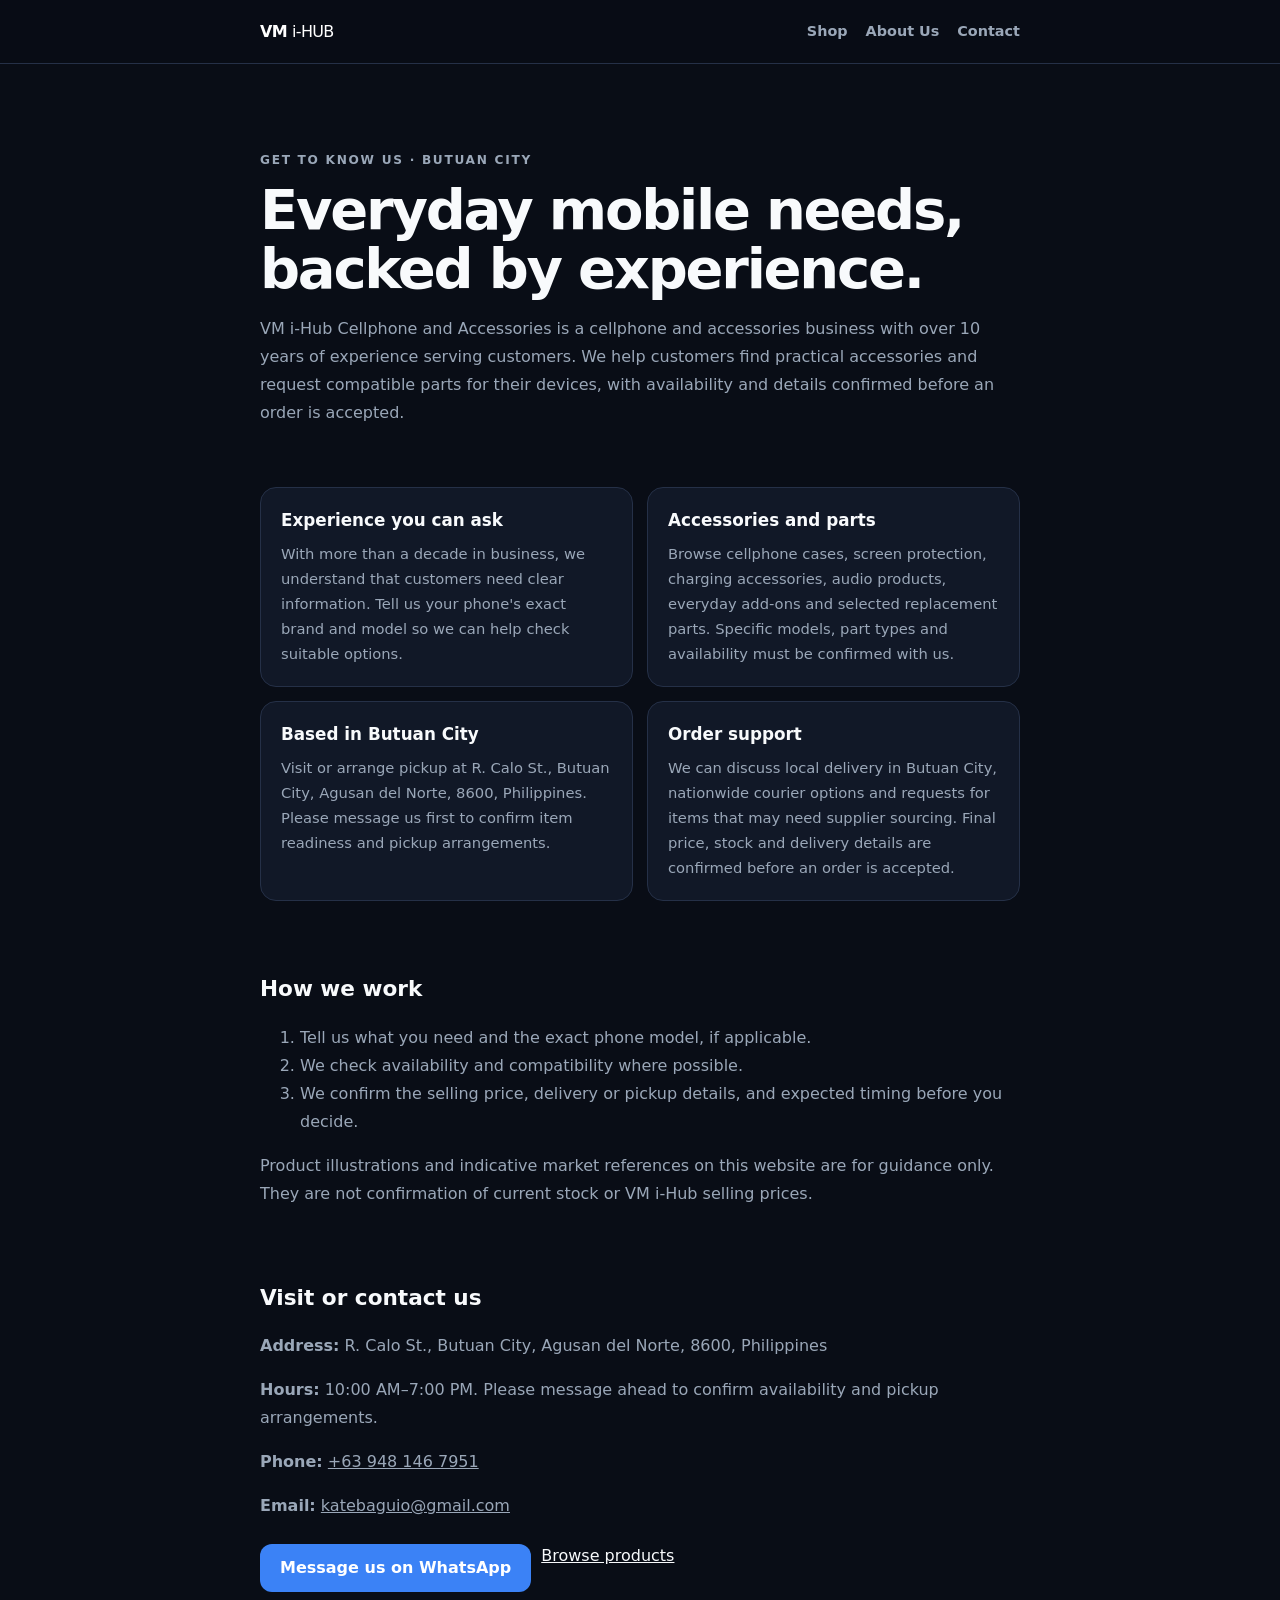
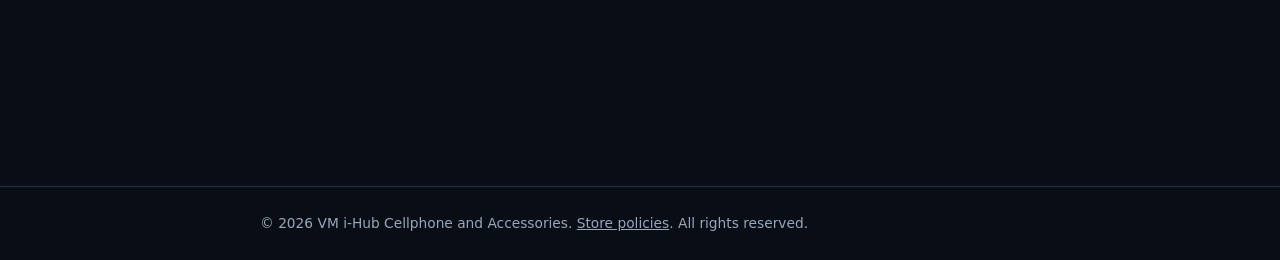
==== about.html @ 7ee70fe2 "Create About Us page for VM i-Hub storefront" ====
<!doctype html>
<html lang="en">
<head>
  <meta charset="utf-8">
  <meta name="viewport" content="width=device-width, initial-scale=1">
  <meta name="description" content="Learn about VM i-Hub Cellphone and Accessories, a cellphone and accessories business serving customers for over 10 years in Butuan City, Philippines.">
  <meta name="theme-color" content="#090d16">
  <meta name="robots" content="index,follow">
  <link rel="canonical" href="https://vmhub.top/about.html">
  <meta property="og:type" content="website">
  <meta property="og:site_name" content="VM i-Hub Cellphone and Accessories">
  <meta property="og:title" content="About Us — VM i-Hub Cellphone and Accessories">
  <meta property="og:description" content="Serving customers for over 10 years with cellphone accessories, compatibility guidance and helpful order support in Butuan City.">
  <meta property="og:url" content="https://vmhub.top/about.html">
  <meta name="twitter:card" content="summary">
  <link rel="icon" type="image/svg+xml" href="/favicon.svg">
  <link rel="shortcut icon" href="/favicon.svg">
  <title>About Us — VM i-Hub Cellphone and Accessories</title>
  <link rel="stylesheet" href="./style.css">
  <style>
    .about-hero{padding:42px 0 24px;max-width:820px}
    .about-hero h1{font-size:clamp(2.2rem,6vw,3.5rem);line-height:1.05;letter-spacing:-.04em;margin:8px 0 16px}
    .about-hero p,.about-section p,.about-section li{color:var(--vm-muted);line-height:1.75}
    .about-grid{display:grid;grid-template-columns:repeat(2,minmax(0,1fr));gap:14px;margin:20px 0 34px}
    .about-card{padding:20px;border:1px solid var(--vm-border);border-radius:16px;background:var(--vm-surface)}
    .about-card h2{font-size:1.05rem;margin:0 0 8px}
    .about-card p{margin:0;color:var(--vm-muted);line-height:1.7;font-size:.92rem}
    .about-section{max-width:820px;padding:20px 0}
    .about-section h2{font-size:1.35rem}
    .about-actions{display:flex;gap:10px;flex-wrap:wrap;margin:24px 0 40px}
    .skip-link{position:absolute;left:-9999px;top:auto}.skip-link:focus{left:12px;top:12px;z-index:1000;padding:10px 14px;background:#fff;color:#111;border-radius:8px}
    @media(max-width:640px){.about-grid{grid-template-columns:1fr}}
  </style>
</head>
<body>
  <a class="skip-link" href="#main-content">Skip to content</a>
  <header class="site-header">
    <a class="brand" href="./" aria-label="VM i-Hub home">VM <span>i-HUB</span></a>
    <nav aria-label="Primary navigation"><a href="./">Shop</a><a href="./about.html" aria-current="page">About Us</a><a href="./#contact">Contact</a></nav>
  </header>
  <main class="container page" id="main-content">
    <section class="about-hero">
      <p class="eyebrow">GET TO KNOW US · BUTUAN CITY</p>
      <h1>Everyday mobile needs, backed by experience.</h1>
      <p>VM i-Hub Cellphone and Accessories is a cellphone and accessories business with over 10 years of experience serving customers. We help customers find practical accessories and request compatible parts for their devices, with availability and details confirmed before an order is accepted.</p>
    </section>
    <section class="about-grid" aria-label="About VM i-Hub">
      <article class="about-card">
        <h2>Experience you can ask</h2>
        <p>With more than a decade in business, we understand that customers need clear information. Tell us your phone's exact brand and model so we can help check suitable options.</p>
      </article>
      <article class="about-card">
        <h2>Accessories and parts</h2>
        <p>Browse cellphone cases, screen protection, charging accessories, audio products, everyday add-ons and selected replacement parts. Specific models, part types and availability must be confirmed with us.</p>
      </article>
      <article class="about-card">
        <h2>Based in Butuan City</h2>
        <p>Visit or arrange pickup at R. Calo St., Butuan City, Agusan del Norte, 8600, Philippines. Please message us first to confirm item readiness and pickup arrangements.</p>
      </article>
      <article class="about-card">
        <h2>Order support</h2>
        <p>We can discuss local delivery in Butuan City, nationwide courier options and requests for items that may need supplier sourcing. Final price, stock and delivery details are confirmed before an order is accepted.</p>
      </article>
    </section>
    <section class="about-section">
      <h2>How we work</h2>
      <ol>
        <li>Tell us what you need and the exact phone model, if applicable.</li>
        <li>We check availability and compatibility where possible.</li>
        <li>We confirm the selling price, delivery or pickup details, and expected timing before you decide.</li>
      </ol>
      <p>Product illustrations and indicative market references on this website are for guidance only. They are not confirmation of current stock or VM i-Hub selling prices.</p>
    </section>
    <section class="about-section">
      <h2>Visit or contact us</h2>
      <p><strong>Address:</strong> R. Calo St., Butuan City, Agusan del Norte, 8600, Philippines</p>
      <p><strong>Hours:</strong> 10:00 AM–7:00 PM. Please message ahead to confirm availability and pickup arrangements.</p>
      <p><strong>Phone:</strong> <a href="tel:+639481467951">+63 948 146 7951</a></p>
      <p><strong>Email:</strong> <a href="mailto:katebaguio@gmail.com">katebaguio@gmail.com</a></p>
      <div class="about-actions">
        <a class="button" href="https://wa.me/639481467951?text=Hello%20VM%20i-Hub%2C%20I%27d%20like%20to%20ask%20about%20your%20products.">Message us on WhatsApp</a>
        <a class="button-outline" href="./#catalog">Browse products</a>
      </div>
    </section>
  </main>
  <footer class="site-footer"><div class="container">© <span id="year"></span> VM i-Hub Cellphone and Accessories. <a href="./policies.html">Store policies</a>. All rights reserved.</div></footer>
  <script>document.getElementById('year').textContent = new Date().getFullYear();</script>
</body>
</html>
---- style.css ----
:root{--vm-bg:#090d16;--vm-surface:#111827;--vm-surface-2:#172033;--vm-text:#f8fafc;--vm-muted:#9aa7b8;--vm-border:#253047;--vm-accent:#3b82f6;--vm-accent-soft:rgba(59,130,246,.13);--vm-radius:16px;--vm-max:760px}*{box-sizing:border-box}html{scroll-behavior:smooth}body{margin:0;background:var(--vm-bg);color:var(--vm-text);font-family:Inter,ui-sans-serif,system-ui,-apple-system,BlinkMacSystemFont,"Segoe UI",sans-serif;line-height:1.5}a{color:inherit}.container{width:min(var(--vm-max),calc(100% - 32px));margin-inline:auto}.site-header{min-height:64px;display:flex;align-items:center;justify-content:space-between;gap:20px;padding:0 max(16px,calc((100vw - var(--vm-max))/2));background:rgba(9,13,22,.94);border-bottom:1px solid var(--vm-border);position:sticky;top:0;z-index:20;backdrop-filter:blur(12px)}.brand{text-decoration:none;font-weight:900;letter-spacing:-.04em;color:#fff}.brand span{font-weight:500}.site-header nav{display:flex;gap:18px}.site-header nav a{text-decoration:none;color:var(--vm-muted);font-size:.9rem;font-weight:650}.site-header nav a:hover{color:#fff}.hero{padding:72px 0 88px}.eyebrow{margin:0 0 10px;font-size:.76rem;font-weight:800;letter-spacing:.14em;color:#7fb4ff}.hero h1{max-width:680px;margin:0;font-size:clamp(2.5rem,8vw,4.8rem);line-height:.98;letter-spacing:-.055em}.lead{max-width:650px;margin:20px 0 28px;color:var(--vm-muted);font-size:1.05rem}.button{display:inline-flex;align-items:center;justify-content:center;min-height:48px;padding:0 20px;border-radius:12px;background:var(--vm-accent);color:#fff;text-decoration:none;font-weight:750}.site-footer{margin-top:64px;padding:26px 0;border-top:1px solid var(--vm-border);color:var(--vm-muted);font-size:.86rem}.page{padding:44px 0 70px}.page-header{max-width:720px;margin-bottom:28px}.page-header h1{margin:0 0 12px;font-size:clamp(2.2rem,7vw,4.2rem);line-height:1;letter-spacing:-.05em}.page-header p{margin:0;color:var(--vm-muted);font-size:1rem}.toolbar{display:grid;grid-template-columns:minmax(0,1fr) 190px;gap:10px;margin:24px 0 18px}.search,.filter{min-height:48px;width:100%;background:var(--vm-surface);border:1px solid var(--vm-border);color:var(--vm-text);padding:11px 14px;border-radius:12px;font:inherit;outline:none}.search::placeholder{color:#69778b}.search:focus,.filter:focus{border-color:#4f8fe8;box-shadow:0 0 0 3px var(--vm-accent-soft)}.table-wrap{overflow-x:auto;border:1px solid var(--vm-border);border-radius:var(--vm-radius);background:var(--vm-surface)}.code-table{width:100%;border-collapse:collapse;table-layout:fixed}.code-table th{padding:13px 16px;text-align:left;color:#8fa0b5;font-size:.74rem;text-transform:uppercase;letter-spacing:.08em;font-weight:800;background:var(--vm-surface-2);border-bottom:1px solid var(--vm-border)}.code-table td{padding:14px 16px;border-bottom:1px solid var(--vm-border);vertical-align:middle}.code-table tr:last-child td{border-bottom:0}.code-table tbody tr:hover{background:rgba(255,255,255,.025)}.code-table th:nth-child(1),.code-table td:nth-child(1){width:43%}.code-table th:nth-child(2),.code-table td:nth-child(2){width:22%}.code-table th:nth-child(3),.code-table td:nth-child(3){width:35%}.service-name{font-weight:750}.code{display:inline-flex;align-items:center;justify-content:center;background:var(--vm-accent-soft);border:1px solid rgba(59,130,246,.2);color:#8bc0ff;padding:5px 8px;border-radius:8px;font-size:.75rem;font-weight:900;letter-spacing:.08em}.category{color:var(--vm-muted);font-size:.84rem}.result-count{margin:0 0 10px;color:var(--vm-muted);font-size:.84rem}.info-grid{display:grid;grid-template-columns:repeat(3,1fr);gap:12px;margin-top:28px}.info-card{border:1px solid var(--vm-border);background:var(--vm-surface);border-radius:var(--vm-radius);padding:18px}.info-card h2{margin:0 0 7px;font-size:1rem}.info-card p{margin:0;color:var(--vm-muted);font-size:.87rem}.notice{margin-top:28px;border:1px solid var(--vm-border);border-radius:var(--vm-radius);padding:18px;background:rgba(255,255,255,.025);color:var(--vm-muted);font-size:.84rem}.notice strong{color:var(--vm-text)}.empty{padding:38px 20px;text-align:center;color:var(--vm-muted)}
/* Vaqz Mobiz homepage */
.site-shell{min-height:100vh;display:grid;place-items:center;padding:24px 14px;background:radial-gradient(circle at 50% -10%,rgba(59,130,246,.12),transparent 35%),var(--vm-bg)}.card{width:min(100%,520px);background:var(--vm-surface);border:1px solid var(--vm-border);border-radius:22px;padding:26px;box-shadow:0 24px 70px rgba(0,0,0,.28)}.header{text-align:center;margin-bottom:26px}.brand-mark{width:48px;height:48px;margin:0 auto 12px;display:grid;place-items:center;border-radius:14px;background:var(--vm-accent);color:#fff;font-weight:900}.header h1{margin:0;font-size:1.55rem;letter-spacing:-.025em}.header p{margin:6px 0 0;color:var(--vm-muted);font-size:.9rem}.section-title{margin:22px 0 4px;font-size:.92rem;text-transform:uppercase;letter-spacing:.06em}.section-subtitle,.section-note{margin:0 0 10px;color:var(--vm-muted);font-size:.82rem}.order-buttons,.updates-buttons{display:grid;grid-template-columns:1fr 1fr;gap:10px}.button-group{display:grid;gap:10px}.card .button{width:100%;min-height:52px;border:1px solid transparent}.button-icon{width:25px;margin-right:8px;font-weight:900;text-align:center}.button-telegram{background:#229ed9}.button-messenger{background:#1688ff}.button-channel{background:#1c9fe8}.button-facebook{background:#1877f2}.button-secondary{background:var(--vm-surface-2);border-color:var(--vm-border)!important}.help{margin-top:20px;padding:15px 16px;border:1px solid var(--vm-border);border-radius:14px;background:rgba(255,255,255,.025);color:var(--vm-muted);font-size:.82rem}.help strong{display:block;margin-bottom:4px;color:var(--vm-text);font-size:.88rem}.help p{margin:0}.help a{color:#8bc0ff;text-decoration:none;font-weight:700}.help a:hover{text-decoration:underline}.footer{display:flex;justify-content:center;gap:8px;margin-top:22px;color:var(--vm-muted);font-size:.8rem}
@media(max-width:700px){.info-grid{grid-template-columns:1fr}.toolbar{grid-template-columns:1fr}.container{width:min(var(--vm-max),calc(100% - 24px))}.site-header{padding:0 12px}.site-header nav a{font-size:.82rem}.page{padding-top:34px}.code-table th,.code-table td{padding:12px 11px}.code-table th{font-size:.68rem}.code-table th:nth-child(1),.code-table td:nth-child(1){width:43%}.code-table th:nth-child(2),.code-table td:nth-child(2){width:22%}.code-table th:nth-child(3),.code-table td:nth-child(3){width:35%}.category{font-size:.76rem}.card{padding:22px}.order-buttons,.updates-buttons{grid-template-columns:1fr 1fr;gap:8px}.order-buttons .button,.updates-buttons .button{padding:0 10px;font-size:.84rem}.order-buttons .button-icon,.updates-buttons .button-icon{width:20px;margin-right:5px}}
@media(max-width:390px){.code-table th,.code-table td{padding:11px 8px}.code-table td{font-size:.8rem}.code{font-size:.68rem;padding:4px 6px}.category{font-size:.7rem}.site-header{min-height:58px}.brand{font-size:.92rem}.order-buttons{grid-template-columns:1fr}.order-buttons .button{font-size:.9rem}.updates-buttons{grid-template-columns:1fr 1fr}.updates-buttons .button{font-size:.74rem;line-height:1.15;padding:0 7px}.updates-buttons .button-icon{width:17px;margin-right:3px}}
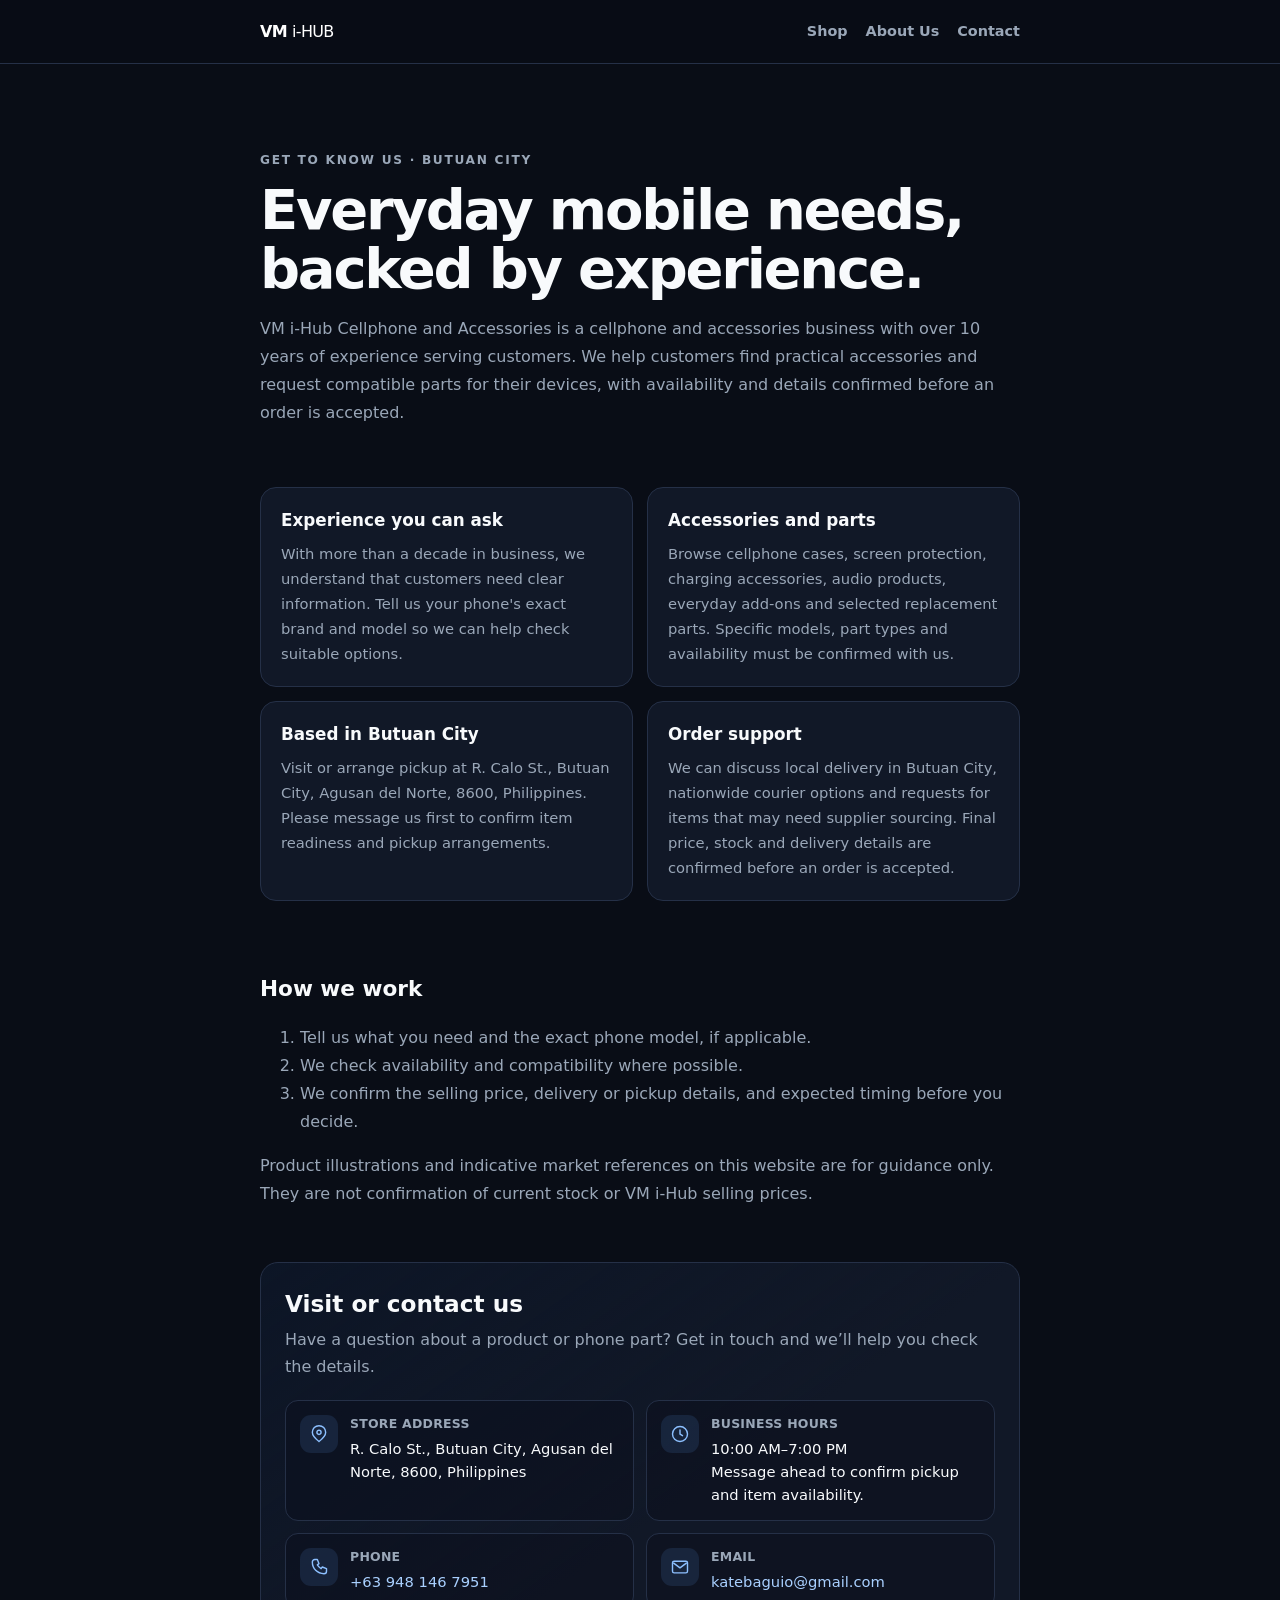
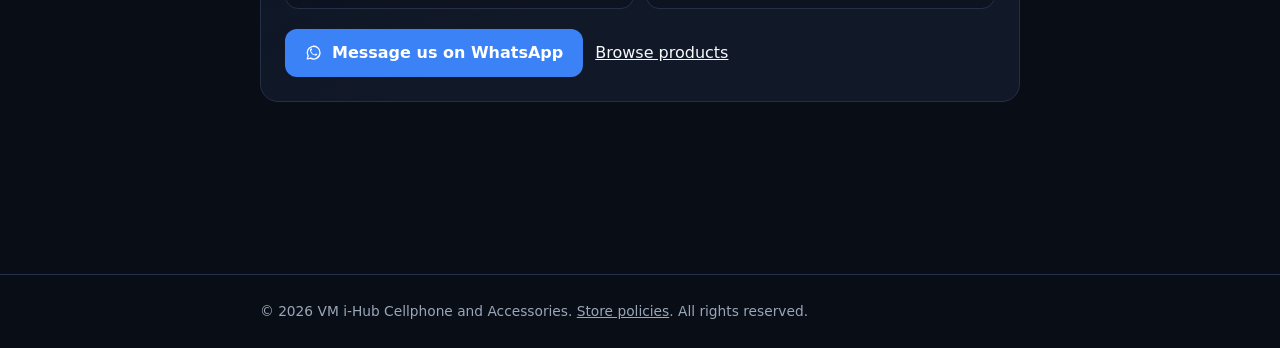
==== commit db67c7c8: "Polish About Us contact section with SVG icons and responsive cards" ====
--- a/about.html
+++ b/about.html
@@ -28,6 +28,21 @@
     .about-section{max-width:820px;padding:20px 0}
     .about-section h2{font-size:1.35rem}
     .about-actions{display:flex;gap:10px;flex-wrap:wrap;margin:24px 0 40px}
+    .contact-panel{margin:18px 0 38px;padding:24px;border:1px solid var(--vm-border);border-radius:18px;background:linear-gradient(145deg,rgba(59,130,246,.07),var(--vm-surface) 55%);max-width:900px}
+    .contact-panel h2{margin:0 0 6px;font-size:1.45rem}
+    .contact-intro{margin:0 0 20px;color:var(--vm-muted);line-height:1.65}
+    .contact-details{display:grid;grid-template-columns:repeat(2,minmax(0,1fr));gap:12px}
+    .contact-detail{display:flex;align-items:flex-start;gap:12px;padding:14px;border:1px solid var(--vm-border);border-radius:13px;background:rgba(8,13,24,.38);min-width:0}
+    .contact-detail-icon{display:grid;place-items:center;flex:0 0 38px;width:38px;height:38px;border-radius:11px;background:rgba(96,165,250,.12);color:#8dc0ff}
+    .contact-detail-icon svg{width:20px;height:20px;display:block}
+    .contact-detail-label{display:block;margin-bottom:4px;color:var(--vm-muted);font-size:.78rem;font-weight:700;letter-spacing:.02em}
+    .contact-detail-value{display:block;color:var(--vm-text);font-size:.92rem;line-height:1.55;overflow-wrap:anywhere}
+    .contact-detail-value a{color:#a9d0ff;text-decoration:none}
+    .contact-detail-value a:hover{text-decoration:underline}
+    .contact-actions{display:flex;align-items:center;gap:12px;flex-wrap:wrap;margin-top:20px}
+    .contact-actions .button,.contact-actions .button-outline{display:inline-flex;align-items:center;gap:9px}
+    .contact-actions svg{width:18px;height:18px}
+    @media(max-width:620px){.contact-panel{padding:17px}.contact-details{grid-template-columns:1fr}.contact-actions>*{width:100%;justify-content:center}}
     .skip-link{position:absolute;left:-9999px;top:auto}.skip-link:focus{left:12px;top:12px;z-index:1000;padding:10px 14px;background:#fff;color:#111;border-radius:8px}
     @media(max-width:640px){.about-grid{grid-template-columns:1fr}}
   </style>
@@ -71,14 +86,29 @@
       </ol>
       <p>Product illustrations and indicative market references on this website are for guidance only. They are not confirmation of current stock or VM i-Hub selling prices.</p>
     </section>
-    <section class="about-section">
-      <h2>Visit or contact us</h2>
-      <p><strong>Address:</strong> R. Calo St., Butuan City, Agusan del Norte, 8600, Philippines</p>
-      <p><strong>Hours:</strong> 10:00 AM–7:00 PM. Please message ahead to confirm availability and pickup arrangements.</p>
-      <p><strong>Phone:</strong> <a href="tel:+639481467951">+63 948 146 7951</a></p>
-      <p><strong>Email:</strong> <a href="mailto:katebaguio@gmail.com">katebaguio@gmail.com</a></p>
-      <div class="about-actions">
-        <a class="button" href="https://wa.me/639481467951?text=Hello%20VM%20i-Hub%2C%20I%27d%20like%20to%20ask%20about%20your%20products.">Message us on WhatsApp</a>
+    <section class="contact-panel" aria-labelledby="contact-heading">
+      <h2 id="contact-heading">Visit or contact us</h2>
+      <p class="contact-intro">Have a question about a product or phone part? Get in touch and we’ll help you check the details.</p>
+      <div class="contact-details">
+        <div class="contact-detail">
+          <span class="contact-detail-icon" aria-hidden="true"><svg viewBox="0 0 24 24" fill="none"><path d="M20 10c0 5-8 11-8 11S4 15 4 10a8 8 0 1 1 16 0Z" stroke="currentColor" stroke-width="1.7"/><circle cx="12" cy="10" r="2.5" stroke="currentColor" stroke-width="1.7"/></svg></span>
+          <div><span class="contact-detail-label">STORE ADDRESS</span><span class="contact-detail-value">R. Calo St., Butuan City, Agusan del Norte, 8600, Philippines</span></div>
+        </div>
+        <div class="contact-detail">
+          <span class="contact-detail-icon" aria-hidden="true"><svg viewBox="0 0 24 24" fill="none"><circle cx="12" cy="12" r="9" stroke="currentColor" stroke-width="1.7"/><path d="M12 7v5l3 2" stroke="currentColor" stroke-width="1.7" stroke-linecap="round"/></svg></span>
+          <div><span class="contact-detail-label">BUSINESS HOURS</span><span class="contact-detail-value">10:00 AM–7:00 PM<br>Message ahead to confirm pickup and item availability.</span></div>
+        </div>
+        <div class="contact-detail">
+          <span class="contact-detail-icon" aria-hidden="true"><svg viewBox="0 0 24 24" fill="none"><path d="M7 3h3l2 5-2 1.5a15 15 0 0 0 4.5 4.5L16 12l5 2v3a3 3 0 0 1-3 3C10 20 4 14 4 6a3 3 0 0 1 3-3Z" stroke="currentColor" stroke-width="1.7" stroke-linejoin="round"/></svg></span>
+          <div><span class="contact-detail-label">PHONE</span><span class="contact-detail-value"><a href="tel:+639481467951">+63 948 146 7951</a></span></div>
+        </div>
+        <div class="contact-detail">
+          <span class="contact-detail-icon" aria-hidden="true"><svg viewBox="0 0 24 24" fill="none"><rect x="3" y="5" width="18" height="14" rx="2" stroke="currentColor" stroke-width="1.7"/><path d="m4 7 8 6 8-6" stroke="currentColor" stroke-width="1.7" stroke-linejoin="round"/></svg></span>
+          <div><span class="contact-detail-label">EMAIL</span><span class="contact-detail-value"><a href="mailto:katebaguio@gmail.com">katebaguio@gmail.com</a></span></div>
+        </div>
+      </div>
+      <div class="contact-actions">
+        <a class="button" href="https://wa.me/639481467951?text=Hello%20VM%20i-Hub%2C%20I%27d%20like%20to%20ask%20about%20your%20products."><svg viewBox="0 0 24 24" fill="none" aria-hidden="true"><path d="M20 11.5a8.5 8.5 0 0 1-12.6 7.4L3 20l1.2-4.1A8.5 8.5 0 1 1 20 11.5Z" stroke="currentColor" stroke-width="1.7" stroke-linejoin="round"/><path d="M8 8.5c.5 3 2.5 5 5.5 5.5l1-1.5 2 .8c-.2 1.5-1.4 2.2-2.7 2.1-3.4-.4-6.7-3.7-7.1-7.1C6.6 7 7.3 5.8 8.8 5.6l.8 2z" fill="currentColor"/></svg>Message us on WhatsApp</a>
         <a class="button-outline" href="./#catalog">Browse products</a>
       </div>
     </section>
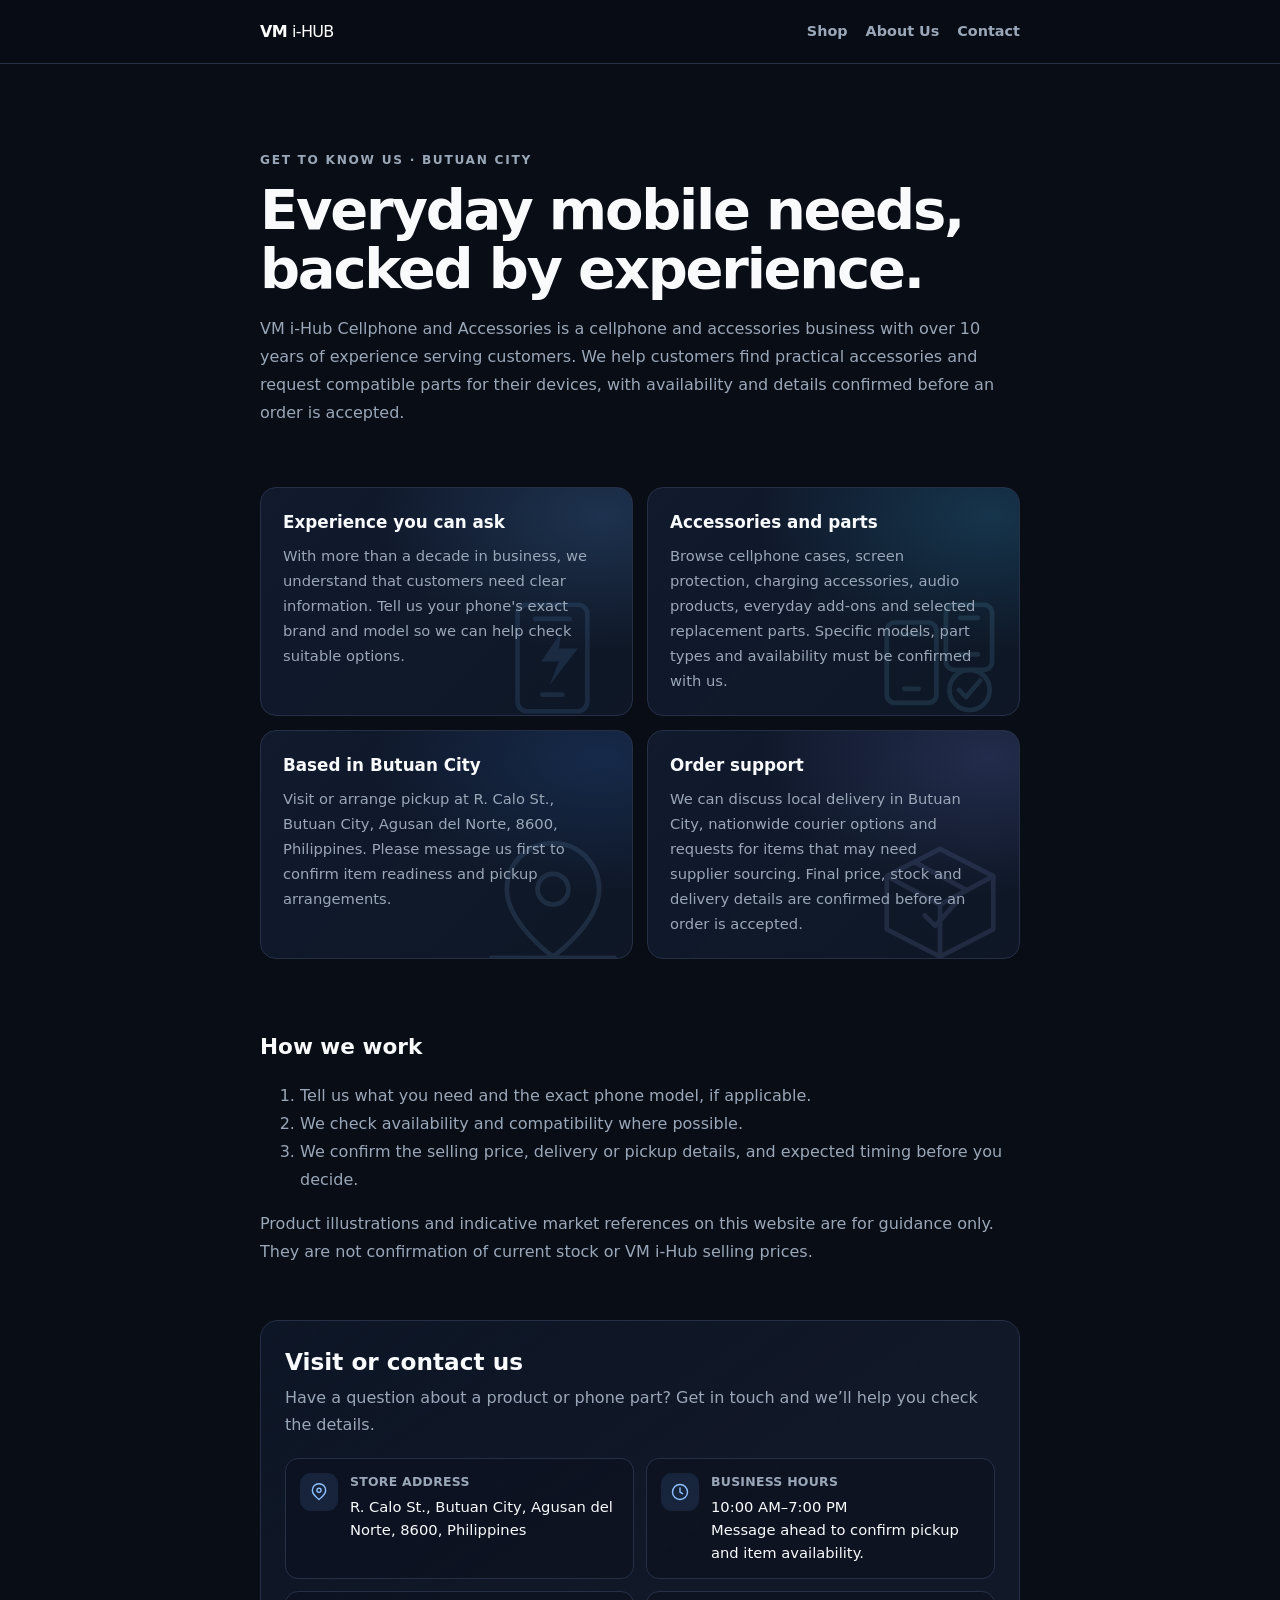
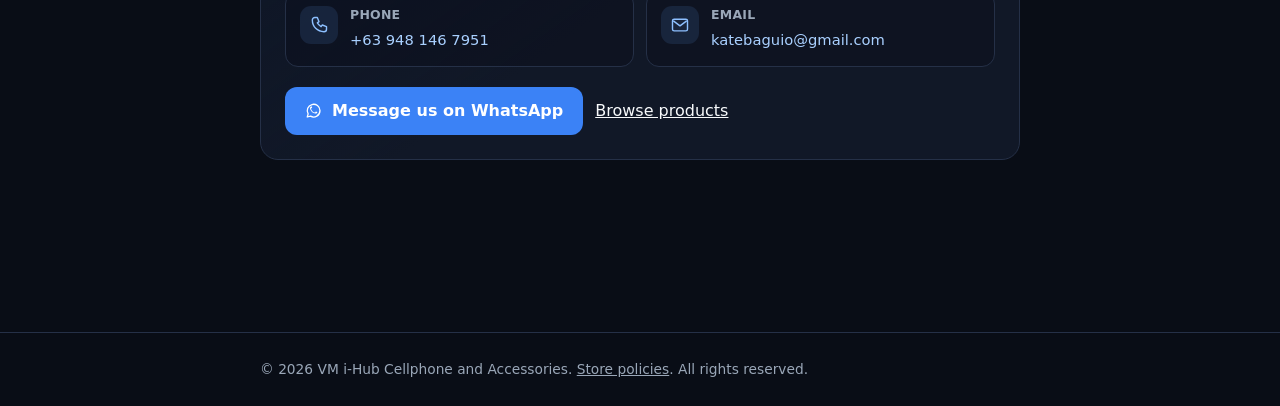
==== commit 376e4963: "Add subtle topic-specific SVG background art to About Us cards" ====
--- a/about.html
+++ b/about.html
@@ -22,9 +22,15 @@
     .about-hero h1{font-size:clamp(2.2rem,6vw,3.5rem);line-height:1.05;letter-spacing:-.04em;margin:8px 0 16px}
     .about-hero p,.about-section p,.about-section li{color:var(--vm-muted);line-height:1.75}
     .about-grid{display:grid;grid-template-columns:repeat(2,minmax(0,1fr));gap:14px;margin:20px 0 34px}
-    .about-card{padding:20px;border:1px solid var(--vm-border);border-radius:16px;background:var(--vm-surface)}
-    .about-card h2{font-size:1.05rem;margin:0 0 8px}
-    .about-card p{margin:0;color:var(--vm-muted);line-height:1.7;font-size:.92rem}
+    .about-card{position:relative;isolation:isolate;overflow:hidden;padding:22px;border:1px solid var(--vm-border);border-radius:16px;background:linear-gradient(135deg,rgba(17,27,45,.98),rgba(15,23,39,.94))}
+    .about-card::before{content:"";position:absolute;inset:0;z-index:-1;background:radial-gradient(ellipse at 92% 12%,var(--card-glow,rgba(96,165,250,.18)),transparent 48%)}
+    .about-card-art{position:absolute;right:8px;bottom:-14px;width:142px;height:142px;color:var(--card-accent,#75b3ff);opacity:.12;pointer-events:none;z-index:-1}
+    .about-card h2{font-size:1.05rem;margin:0 0 8px;max-width:85%;position:relative}
+    .about-card p{margin:0;color:var(--vm-muted);line-height:1.7;font-size:.92rem;max-width:94%;position:relative}
+    .about-card:nth-child(2){--card-accent:#7dd3fc;--card-glow:rgba(56,189,248,.17)}
+    .about-card:nth-child(3){--card-accent:#93c5fd;--card-glow:rgba(59,130,246,.16)}
+    .about-card:nth-child(4){--card-accent:#a5b4fc;--card-glow:rgba(129,140,248,.17)}
+    @media(prefers-reduced-motion:no-preference){.about-card{transition:border-color .18s,transform .18s}.about-card:hover{border-color:rgba(125,179,255,.42);transform:translateY(-2px)}}
     .about-section{max-width:820px;padding:20px 0}
     .about-section h2{font-size:1.35rem}
     .about-actions{display:flex;gap:10px;flex-wrap:wrap;margin:24px 0 40px}
@@ -61,18 +67,22 @@
     </section>
     <section class="about-grid" aria-label="About VM i-Hub">
       <article class="about-card">
+        <svg class="about-card-art" viewBox="0 0 120 120" fill="none" aria-hidden="true"><path d="M38 15h43a8 8 0 0 1 8 8v74a8 8 0 0 1-8 8H38a8 8 0 0 1-8-8V23a8 8 0 0 1 8-8Z" stroke="currentColor" stroke-width="4"/><path d="M45 27h29M51 91h17" stroke="currentColor" stroke-width="4" stroke-linecap="round"/><path d="m67 38-17 25h15l-8 20 24-31H65z" fill="currentColor"/></svg>
         <h2>Experience you can ask</h2>
         <p>With more than a decade in business, we understand that customers need clear information. Tell us your phone's exact brand and model so we can help check suitable options.</p>
       </article>
       <article class="about-card">
+        <svg class="about-card-art" viewBox="0 0 120 120" fill="none" aria-hidden="true"><rect x="15" y="30" width="42" height="68" rx="7" stroke="currentColor" stroke-width="4"/><rect x="65" y="15" width="39" height="55" rx="7" stroke="currentColor" stroke-width="4"/><path d="M27 40h18M77 26h15M30 86h12M77 57h15" stroke="currentColor" stroke-width="4" stroke-linecap="round"/><circle cx="85" cy="87" r="17" stroke="currentColor" stroke-width="4"/><path d="m76 87 6 6 12-14" stroke="currentColor" stroke-width="4" stroke-linecap="round" stroke-linejoin="round"/></svg>
         <h2>Accessories and parts</h2>
         <p>Browse cellphone cases, screen protection, charging accessories, audio products, everyday add-ons and selected replacement parts. Specific models, part types and availability must be confirmed with us.</p>
       </article>
       <article class="about-card">
+        <svg class="about-card-art" viewBox="0 0 120 120" fill="none" aria-hidden="true"><path d="M99 50c0 29-39 57-39 57S21 79 21 50a39 39 0 1 1 78 0Z" stroke="currentColor" stroke-width="4"/><circle cx="60" cy="50" r="13" stroke="currentColor" stroke-width="4"/><path d="M8 108h104" stroke="currentColor" stroke-width="4" stroke-linecap="round"/></svg>
         <h2>Based in Butuan City</h2>
         <p>Visit or arrange pickup at R. Calo St., Butuan City, Agusan del Norte, 8600, Philippines. Please message us first to confirm item readiness and pickup arrangements.</p>
       </article>
       <article class="about-card">
+        <svg class="about-card-art" viewBox="0 0 120 120" fill="none" aria-hidden="true"><path d="m15 39 45-23 45 23-45 24-45-24Z" stroke="currentColor" stroke-width="4" stroke-linejoin="round"/><path d="M15 39v45l45 23 45-23V39M60 63v44M38 27l45 24" stroke="currentColor" stroke-width="4" stroke-linejoin="round"/><path d="m47 72 9 9 18-20" stroke="currentColor" stroke-width="4" stroke-linecap="round" stroke-linejoin="round"/></svg>
         <h2>Order support</h2>
         <p>We can discuss local delivery in Butuan City, nationwide courier options and requests for items that may need supplier sourcing. Final price, stock and delivery details are confirmed before an order is accepted.</p>
       </article>
